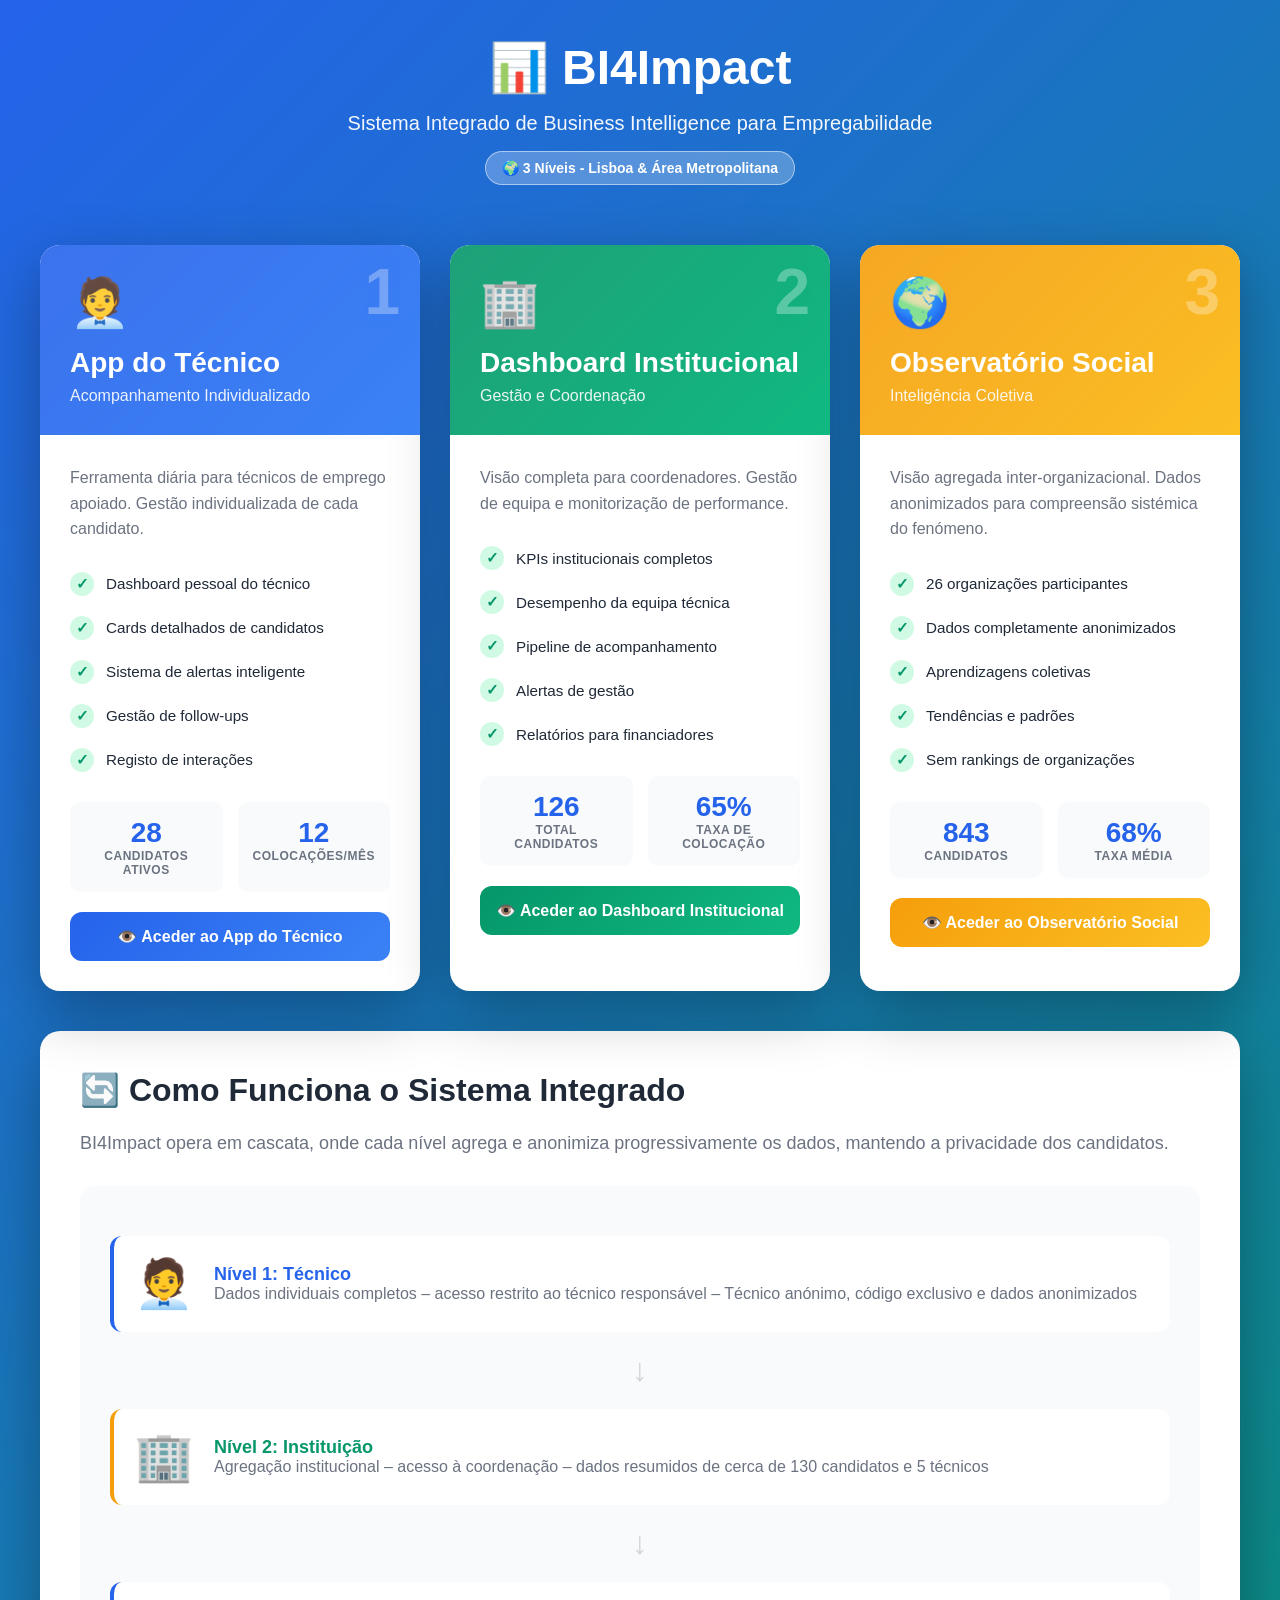
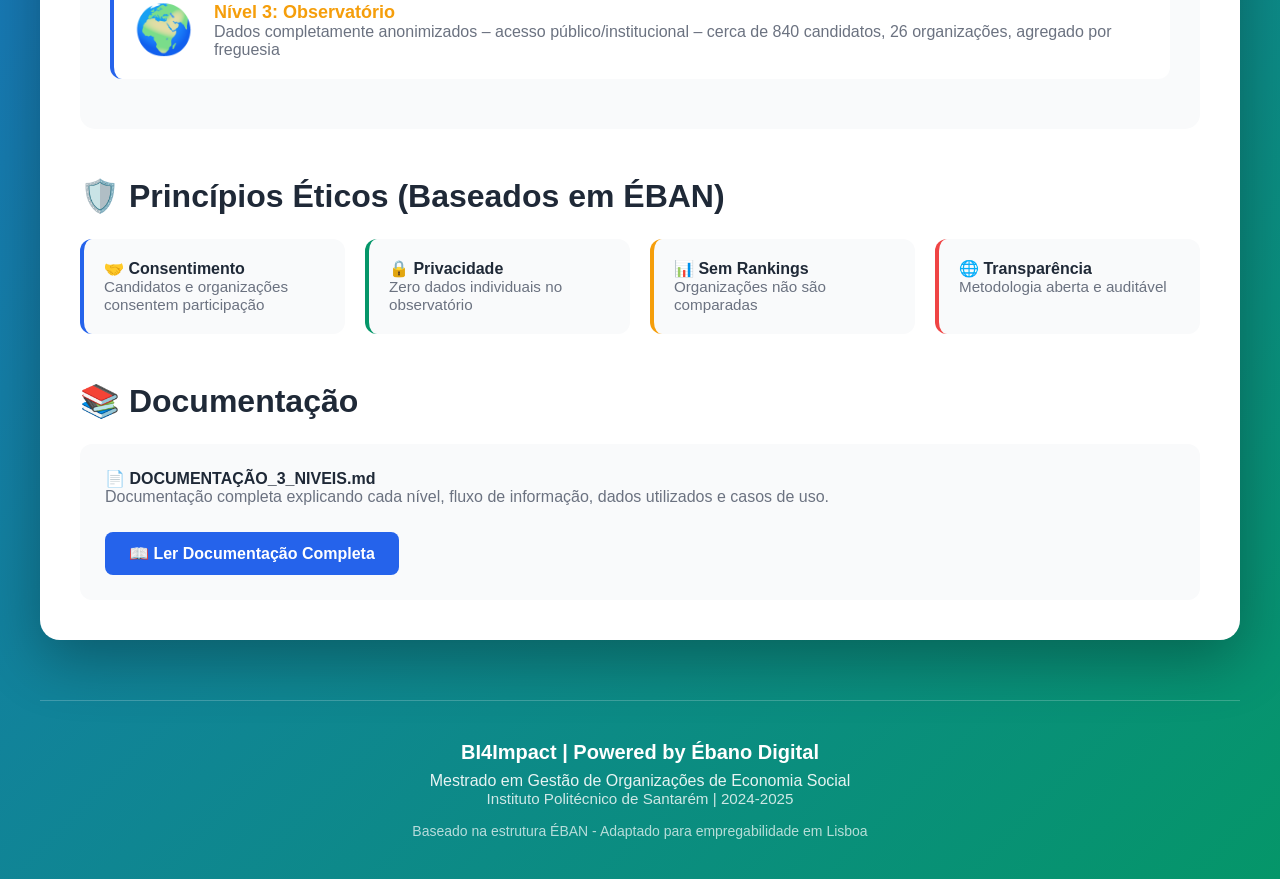
==== index.html @ f46212f5 "Update index.html" ====
<!DOCTYPE html><html lang="pt"> <head> <meta charset="UTF-8" /> <meta name="viewport" content="width=device-width, initial-scale=1" /> <title>BI4Impact - Sistema Integrado de 3 Níveis</title> <style> * { margin: 0; padding: 0; box-sizing: border-box; } body { font-family: 'Inter', -apple-system, BlinkMacSystemFont, 'Segoe UI', sans-serif; background: linear-gradient(135deg, #2563EB 0%, #059669 100%); min-height: 100vh; padding: 40px 20px; color: #1F2937; } .container { max-width: 1200px; margin: 0 auto; } .header { text-align: center; color: white; margin-bottom: 60px; } .header h1 { font-size: 3rem; margin-bottom: 1rem; font-weight: 800; } .header p { font-size: 1.25rem; opacity: 0.95; } .badge { display: inline-block; background: rgba(255, 255, 255, 0.25); padding: 0.5rem 1rem; border-radius: 20px; font-size: 0.875rem; font-weight: 600; margin-top: 1rem; border: 1.5px solid rgba(255, 255, 255, 0.5); } .levels-grid { display: grid; grid-template-columns: repeat(auto-fit, minmax(350px, 1fr)); gap: 30px; margin-bottom: 40px; } .level-card { background: white; border-radius: 20px; overflow: hidden; box-shadow: 0 20px 60px rgba(0, 0, 0, 0.3); transition: all 0.4s ease; cursor: pointer; } .level-card:hover { transform: translateY(-8px); box-shadow: 0 30px 80px rgba(0, 0, 0, 0.4); } .level-header { padding: 30px; color: white; position: relative; overflow: hidden; } .level-header::before { content: ''; position: absolute; top: 0; left: 0; right: 0; bottom: 0; background: linear-gradient(135deg, rgba(255, 255, 255, 0.1), rgba(255, 255, 255, 0)); pointer-events: none; } .level-1 .level-header { background: linear-gradient(135deg, #2563EB, #3B82F6); } .level-2 .level-header { background: linear-gradient(135deg, #059669, #10B981); } .level-3 .level-header { background: linear-gradient(135deg, #F59E0B, #FBBF24); } .level-number { font-size: 4rem; font-weight: 900; opacity: 0.3; position: absolute; top: 10px; right: 20px; } .level-icon { font-size: 3rem; margin-bottom: 1rem; } .level-title { font-size: 1.75rem; font-weight: 800; margin-bottom: 0.5rem; position: relative; z-index: 1; } .level-subtitle { font-size: 1rem; opacity: 0.9; position: relative; z-index: 1; } .level-body { padding: 30px; } .level-description { color: #6B7280; line-height: 1.6; margin-bottom: 20px; } .features-list { list-style: none; margin: 20px 0; } .features-list li { padding: 10px 0; display: flex; align-items: center; gap: 12px; color: #1F2937; font-size: 0.95rem; } .features-list li::before { content: '✓'; display: flex; align-items: center; justify-content: center; width: 24px; height: 24px; background: #D1FAE5; color: #059669; border-radius: 50%; font-weight: 800; flex-shrink: 0; } .metrics { display: grid; grid-template-columns: repeat(2, 1fr); gap: 15px; margin: 20px 0; } .metric-box { background: #F9FAFB; padding: 15px; border-radius: 10px; text-align: center; } .metric-value { font-size: 1.75rem; font-weight: 800; color: #2563EB; } .metric-label { font-size: 0.75rem; color: #6B7280; text-transform: uppercase; letter-spacing: 0.5px; font-weight: 600; } .btn-access { display: block; width: 100%; padding: 15px; background: linear-gradient(135deg, #2563EB, #3B82F6); color: white; text-align: center; text-decoration: none; border-radius: 12px; font-weight: 700; font-size: 1rem; transition: all 0.3s ease; margin-top: 20px; } .level-1 .btn-access { background: linear-gradient(135deg, #2563EB, #3B82F6); } .level-2 .btn-access { background: linear-gradient(135deg, #059669, #10B981); } .level-3 .btn-access { background: linear-gradient(135deg, #F59E0B, #FBBF24); } .btn-access:hover { transform: translateY(-2px); box-shadow: 0 10px 30px rgba(0, 0, 0, 0.2); } .info-section { background: white; border-radius: 20px; padding: 40px; box-shadow: 0 20px 60px rgba(0, 0, 0, 0.3); margin-top: 40px; } .info-section h2 { font-size: 2rem; margin-bottom: 1.5rem; color: #1F2937; } .flow-diagram { background: #F9FAFB; padding: 30px; border-radius: 15px; margin: 30px 0; } .flow-step { display: flex; align-items: center; gap: 20px; margin: 20px 0; padding: 20px; background: white; border-radius: 12px; border-left: 4px solid #2563EB; } .flow-step:nth-child(2) { border-left-color: #059669; } .flow-step:nth-child(3) { border-left-color: #F59E0B; } .arrow { font-size: 2rem; color: #D1D5DB; margin: 10px 0; text-align: center; } .footer { text-align: center; color: white; margin-top: 60px; padding-top: 40px; border-top: 1px solid rgba(255, 255, 255, 0.2); } @media (max-width: 768px) { .header h1 { font-size: 2rem; } .levels-grid { grid-template-columns: 1fr; } .metrics { grid-template-columns: 1fr; } } </style> </head> <body> <div class="container"> <header class="header"> <h1>📊 BI4Impact</h1> <p>Sistema Integrado de Business Intelligence para Empregabilidade</p> <span class="badge">🌍 3 Níveis - Lisboa & Área Metropolitana</span> </header><div class="levels-grid">
    <!-- Nível 1 -->
    <div class="level-card level-1">
  <div class="level-header">
    <div class="level-number">1</div>
    <div class="level-icon">🧑‍💼</div>
    <h2 class="level-title">App do Técnico</h2>
    <p class="level-subtitle">Acompanhamento Individualizado</p>
  </div>
  <div class="level-body">
    <p class="level-description">
                Ferramenta diária para técnicos de emprego apoiado. Gestão individualizada de cada candidato.
            </p>
            <ul class="features-list">
                <li>Dashboard pessoal do técnico</li>
                <li>Cards detalhados de candidatos</li>
                <li>Sistema de alertas inteligente</li>
                <li>Gestão de follow-ups</li>
                <li>Registo de interações</li>
            </ul>
            <div class="metrics">
                <div class="metric-box">
                    <div class="metric-value">28</div>
                    <div class="metric-label">Candidatos Ativos</div>
                </div>
                <div class="metric-box">
                    <div class="metric-value">12</div>
                    <div class="metric-label">Colocações/Mês</div>
                </div>
            </div>
    <a href="https://eban-prog.github.io/bi4impact/app_tecnico.html" class="btn-access" target="_blank" rel="noopener noreferrer">
      👁️ Aceder ao App do Técnico
    </a>
  </div>
</div>
    <!-- Nível 2 -->
    <div class="level-card level-2">
        <div class="level-header">
            <div class="level-number">2</div>
            <div class="level-icon">🏢</div>
            <h2 class="level-title">Dashboard Institucional</h2>
            <p class="level-subtitle">Gestão e Coordenação</p>
        </div>
        <div class="level-body">
            <p class="level-description">
                Visão completa para coordenadores. Gestão de equipa e monitorização de performance.
            </p>
            <ul class="features-list">
                <li>KPIs institucionais completos</li>
                <li>Desempenho da equipa técnica</li>
                <li>Pipeline de acompanhamento</li>
                <li>Alertas de gestão</li>
                <li>Relatórios para financiadores</li>
            </ul>
            <div class="metrics">
                <div class="metric-box">
                    <div class="metric-value">126</div>
                    <div class="metric-label">Total Candidatos</div>
                </div>
                <div class="metric-box">
                    <div class="metric-value">65%</div>
                    <div class="metric-label">Taxa de Colocação</div>
                </div>
            </div>
            <a href="https://eban-prog.github.io/bi4impact/dashboard_org.html" class="btn-access"target="_blank" rel="noopener noreferrer">
                👁️ Aceder ao Dashboard Institucional
            </a>
        </div>
    </div>
    <!-- Nível 3 -->
    <div class="level-card level-3">
        <div class="level-header">
            <div class="level-number">3</div>
            <div class="level-icon">🌍</div>
            <h2 class="level-title">Observatório Social</h2>
            <p class="level-subtitle">Inteligência Coletiva</p>
        </div>
        <div class="level-body">
            <p class="level-description">
                Visão agregada inter-organizacional. Dados anonimizados para compreensão sistémica do fenómeno.
            </p>
            <ul class="features-list">
                <li>26 organizações participantes</li>
                <li>Dados completamente anonimizados</li>
                <li>Aprendizagens coletivas</li>
                <li>Tendências e padrões</li>
                <li>Sem rankings de organizações</li>
            </ul>
            <div class="metrics">
                <div class="metric-box">
                    <div class="metric-value">843</div>
                    <div class="metric-label">Candidatos</div>
                </div>
                <div class="metric-box">
                    <div class="metric-value">68%</div>
                    <div class="metric-label">Taxa Média</div>
                </div>
            </div>
            <a href="https://eban-prog.github.io/bi4impact/observatório.html" class="btn-access"target="_blank" rel="noopener noreferrer">
                👁️ Aceder ao Observatório Social
            </a>
        </div>
    </div>
</div>

<div class="info-section">
    <h2>🔄 Como Funciona o Sistema Integrado</h2>
    <p style="color: #6B7280; font-size: 1.125rem; margin-bottom: 2rem;">
        BI4Impact opera em cascata, onde cada nível agrega e anonimiza progressivamente os dados, mantendo a privacidade dos candidatos.
    </p>
    <div class="flow-diagram">
        <div class="flow-step">
            <div style="font-size: 3rem;">🧑‍💼</div>
            <div style="flex: 1;">
                <strong style="font-size: 1.125rem; color: #2563EB;">Nível 1: Técnico</strong><br>
                <span style="color: #6B7280;">
                    Dados individuais completos – acesso restrito ao técnico responsável – Técnico anónimo, código exclusivo e dados anonimizados
                </span>
            </div>
        </div>
        <div class="arrow">↓</div>
        <div class="flow-step">
            <div style="font-size: 3rem;">🏢</div>
            <div style="flex: 1;">
                <strong style="font-size: 1.125rem; color: #059669;">Nível 2: Instituição</strong><br>
                <span style="color: #6B7280;">
                    Agregação institucional – acesso à coordenação – dados resumidos de cerca de 130 candidatos e 5 técnicos
                </span>
            </div>
        </div>
        <div class="arrow">↓</div>
        <div class="flow-step">
            <div style="font-size: 3rem;">🌍</div>
            <div style="flex: 1;">
                <strong style="font-size: 1.125rem; color: #F59E0B;">Nível 3: Observatório</strong><br>
                <span style="color: #6B7280;">
                    Dados completamente anonimizados – acesso público/institucional – cerca de 840 candidatos, 26 organizações, agregado por freguesia
                </span>
            </div>
        </div>
    </div>
    <h2 style="margin-top: 3rem;">🛡️ Princípios Éticos (Baseados em ÉBAN)</h2>
    <div style="display: grid; grid-template-columns: repeat(auto-fit, minmax(250px, 1fr)); gap: 20px; margin-top: 1.5rem;">
        <div style="background: #F9FAFB; padding: 20px; border-radius: 12px; border-left: 4px solid #2563EB;">
            <strong style="color: #1F2937;">🤝 Consentimento</strong><br>
            <span style="color: #6B7280; font-size: 0.95rem;">Candidatos e organizações consentem participação</span>
        </div>
        <div style="background: #F9FAFB; padding: 20px; border-radius: 12px; border-left: 4px solid #059669;">
            <strong style="color: #1F2937;">🔒 Privacidade</strong><br>
            <span style="color: #6B7280; font-size: 0.95rem;">Zero dados individuais no observatório</span>
        </div>
        <div style="background: #F9FAFB; padding: 20px; border-radius: 12px; border-left: 4px solid #F59E0B;">
            <strong style="color: #1F2937;">📊 Sem Rankings</strong><br>
            <span style="color: #6B7280; font-size: 0.95rem;">Organizações não são comparadas</span>
        </div>
        <div style="background: #F9FAFB; padding: 20px; border-radius: 12px; border-left: 4px solid #EF4444;">
            <strong style="color: #1F2937;">🌐 Transparência</strong><br>
            <span style="color: #6B7280; font-size: 0.95rem;">Metodologia aberta e auditável</span>
        </div>
    </div>
    <h2 style="margin-top: 3rem;">📚 Documentação</h2>
    <div style="background: #F9FAFB; padding: 25px; border-radius: 12px; margin-top: 1.5rem;">
        <p style="color: #6B7280; margin-bottom: 1rem;">
            <strong style="color: #1F2937;">📄 DOCUMENTAÇÃO_3_NIVEIS.md</strong><br />
            Documentação completa explicando cada nível, fluxo de informação, dados utilizados e casos de uso.
        </p>
        <a href="DOCUMENTACAO_3_NIVEIS.md" style="display: inline-block; padding: 12px 24px; background: #2563EB; color: white; text-decoration: none; border-radius: 8px; font-weight: 600; margin-top: 10px;">
            📖 Ler Documentação Completa
        </a>
    </div>
</div>
<footer class="footer">
    <p style="font-size: 1.25rem; font-weight: 700; margin-bottom: 0.5rem;">
        BI4Impact | Powered by Ébano Digital
    </p>
    <p style="opacity: 0.9;">Mestrado em Gestão de Organizações de Economia Social</p>
    <p style="opacity: 0.8; font-size: 0.95rem;">
        Instituto Politécnico de Santarém | 2024-2025
    </p>
    <p style="opacity: 0.7; font-size: 0.875rem; margin-top: 1rem;">
        Baseado na estrutura ÉBAN -  Adaptado para empregabilidade em Lisboa
    </p>
</footer>
</div> </body> </html>
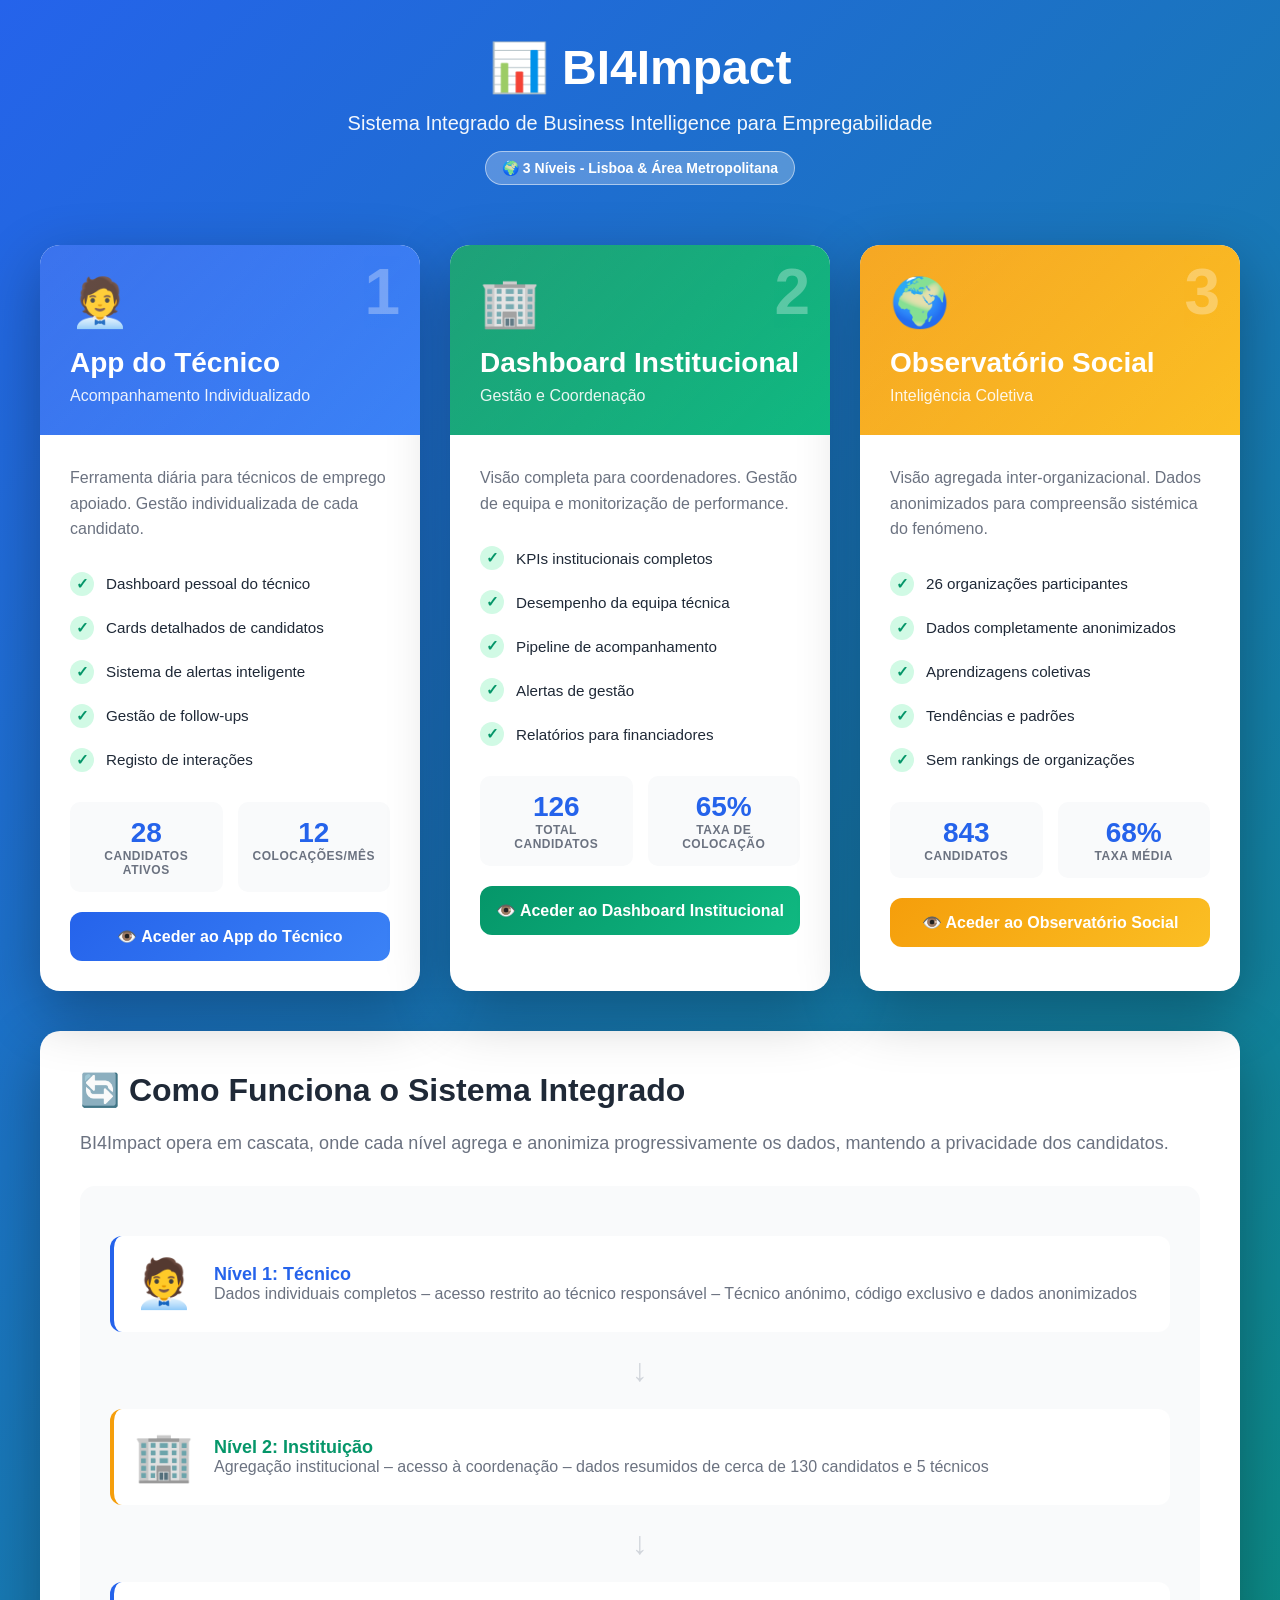
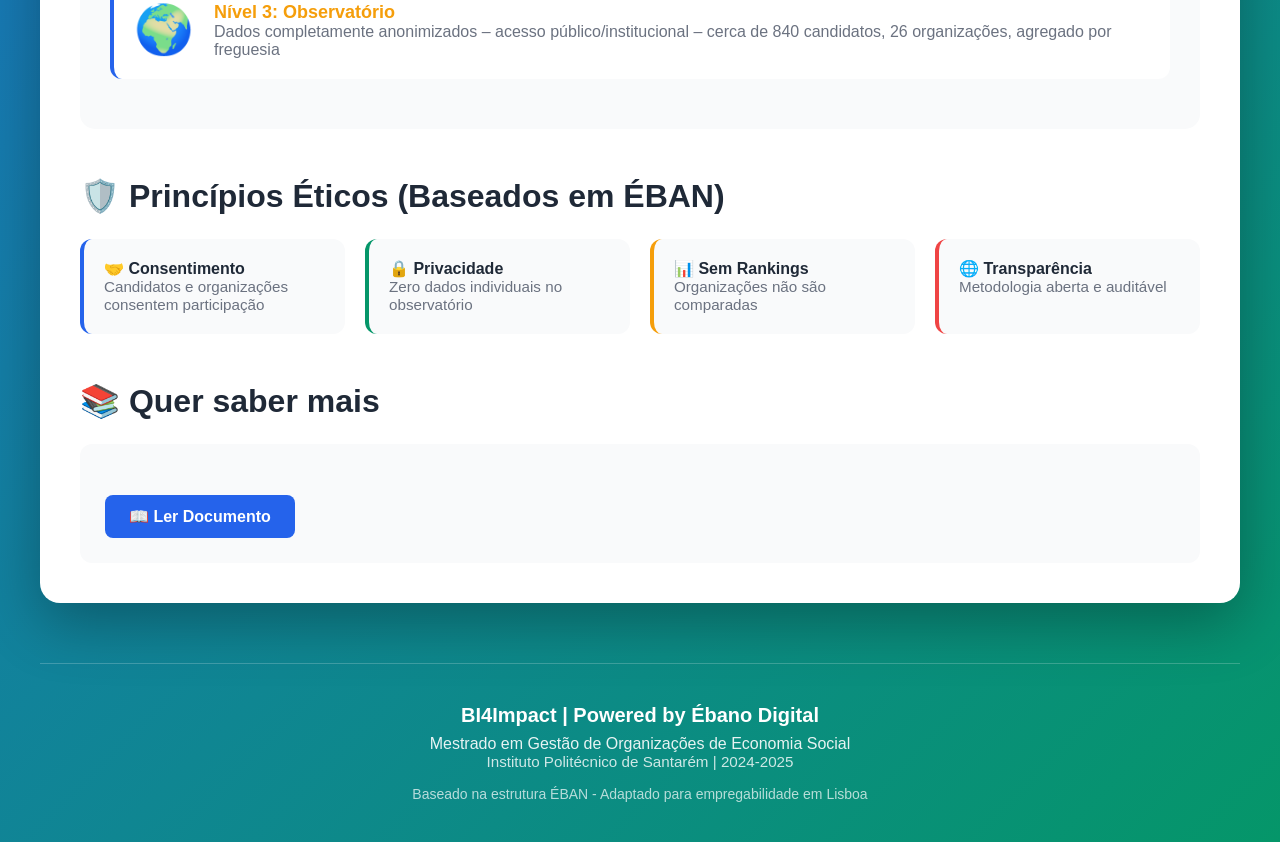
==== commit 63fa4b92: "Update index.html" ====
--- a/index.html
+++ b/index.html
@@ -158,14 +158,12 @@
             <span style="color: #6B7280; font-size: 0.95rem;">Metodologia aberta e auditável</span>
         </div>
     </div>
-    <h2 style="margin-top: 3rem;">📚 Documentação</h2>
+    <h2 style="margin-top: 3rem;">📚 Quer saber mais</h2>
     <div style="background: #F9FAFB; padding: 25px; border-radius: 12px; margin-top: 1.5rem;">
         <p style="color: #6B7280; margin-bottom: 1rem;">
-            <strong style="color: #1F2937;">📄 DOCUMENTAÇÃO_3_NIVEIS.md</strong><br />
-            Documentação completa explicando cada nível, fluxo de informação, dados utilizados e casos de uso.
         </p>
-        <a href="DOCUMENTACAO_3_NIVEIS.md" style="display: inline-block; padding: 12px 24px; background: #2563EB; color: white; text-decoration: none; border-radius: 8px; font-weight: 600; margin-top: 10px;">
-            📖 Ler Documentação Completa
+        <a href="https://eban-prog.github.io/bi4impact/Documentacao3niveis.md" style="display: inline-block; padding: 12px 24px; background: #2563EB; color: white; text-decoration: none; border-radius: 8px; font-weight: 600; margin-top: 10px;">
+            📖 Ler Documento
         </a>
     </div>
 </div>
@@ -187,3 +185,6 @@
 
 
 
+
+
+
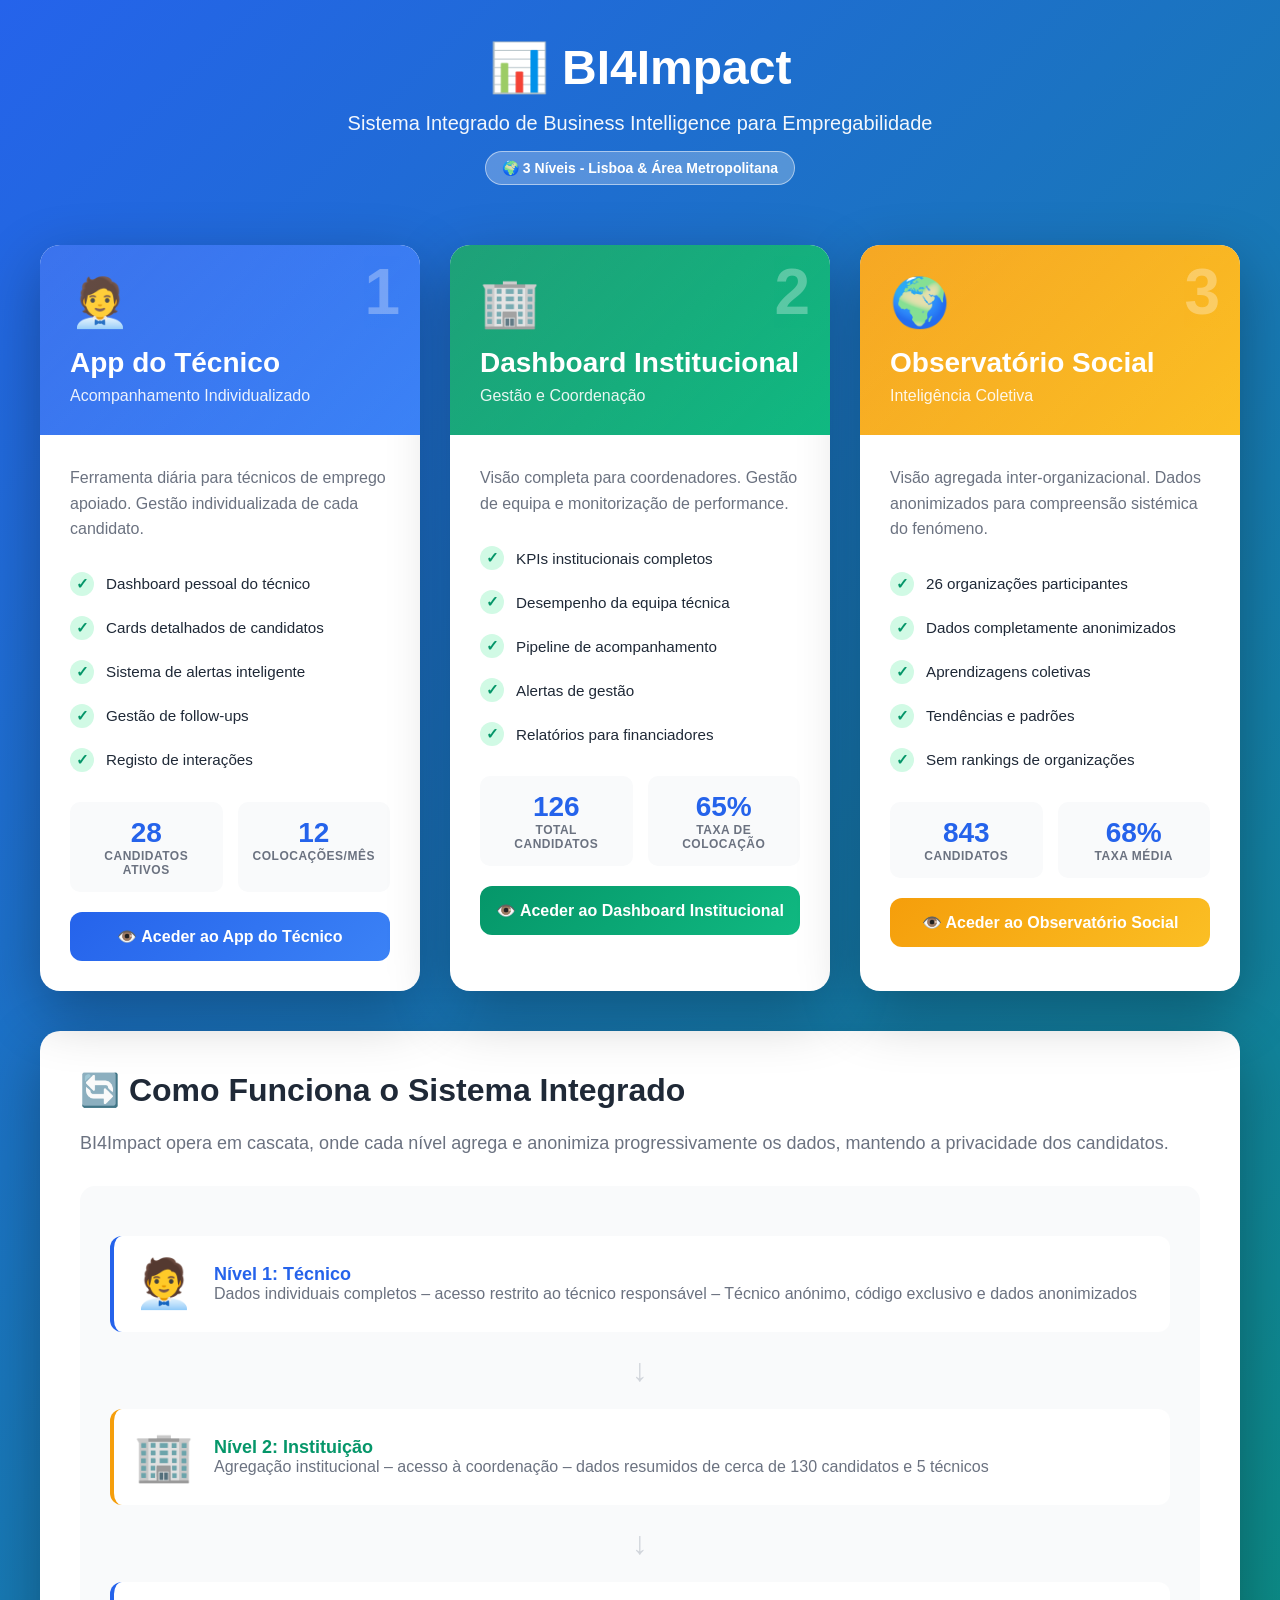
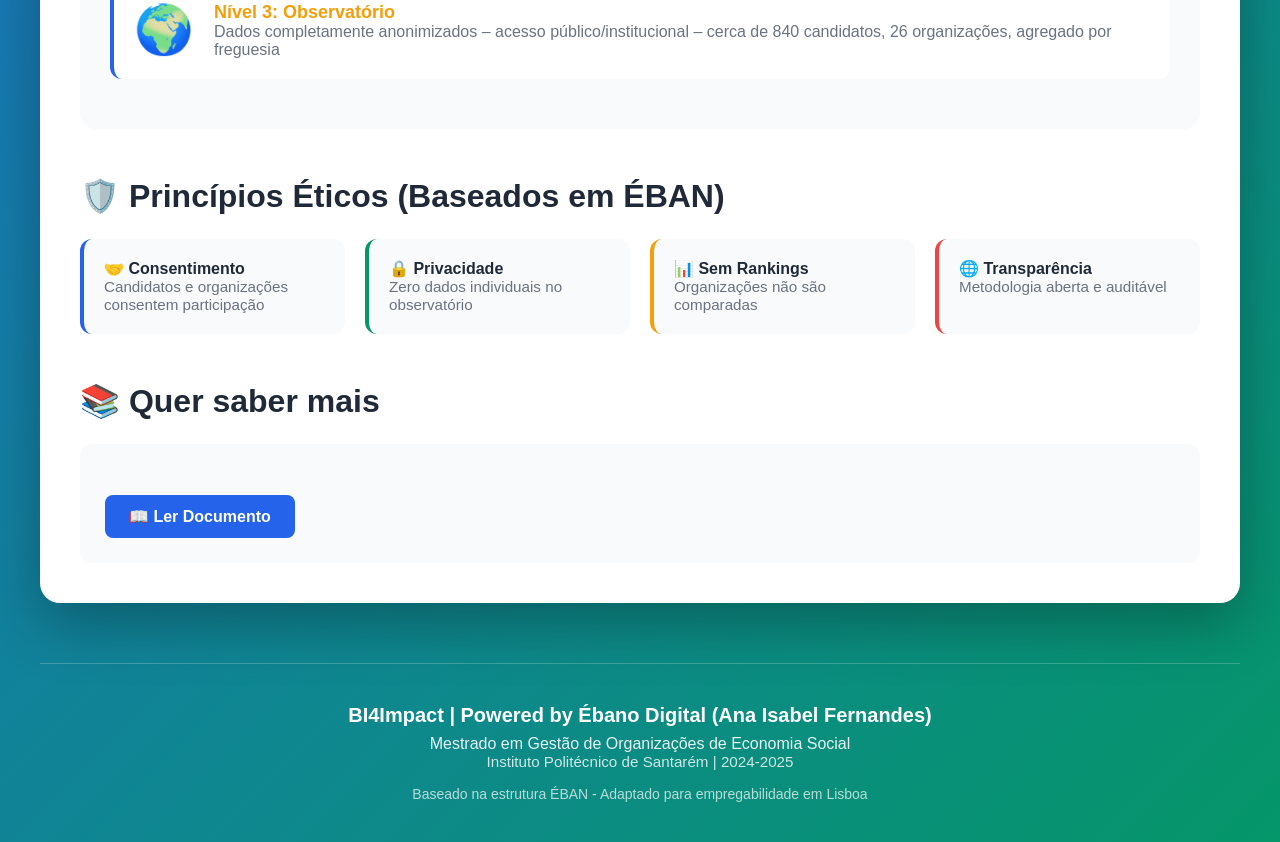
==== commit 923a9884: "Update index.html" ====
--- a/index.html
+++ b/index.html
@@ -162,14 +162,14 @@
     <div style="background: #F9FAFB; padding: 25px; border-radius: 12px; margin-top: 1.5rem;">
         <p style="color: #6B7280; margin-bottom: 1rem;">
         </p>
-        <a href="https://eban-prog.github.io/bi4impact/Documentacao3niveis.md" style="display: inline-block; padding: 12px 24px; background: #2563EB; color: white; text-decoration: none; border-radius: 8px; font-weight: 600; margin-top: 10px;">
+        <a href="https://eban-prog.github.io/bi4impact/Documentacao3niveis.md" style="display: inline-block; padding: 12px 24px; background: #2563EB; color: white; text-decoration: none; border-radius: 8px; font-weight: 600; margin-top: 10px; rel="noopener noreferrer"">
             📖 Ler Documento
         </a>
     </div>
 </div>
 <footer class="footer">
     <p style="font-size: 1.25rem; font-weight: 700; margin-bottom: 0.5rem;">
-        BI4Impact | Powered by Ébano Digital
+        BI4Impact | Powered by Ébano Digital (Ana Isabel Fernandes)
     </p>
     <p style="opacity: 0.9;">Mestrado em Gestão de Organizações de Economia Social</p>
     <p style="opacity: 0.8; font-size: 0.95rem;">
@@ -188,3 +188,5 @@
 
 
 
+
+
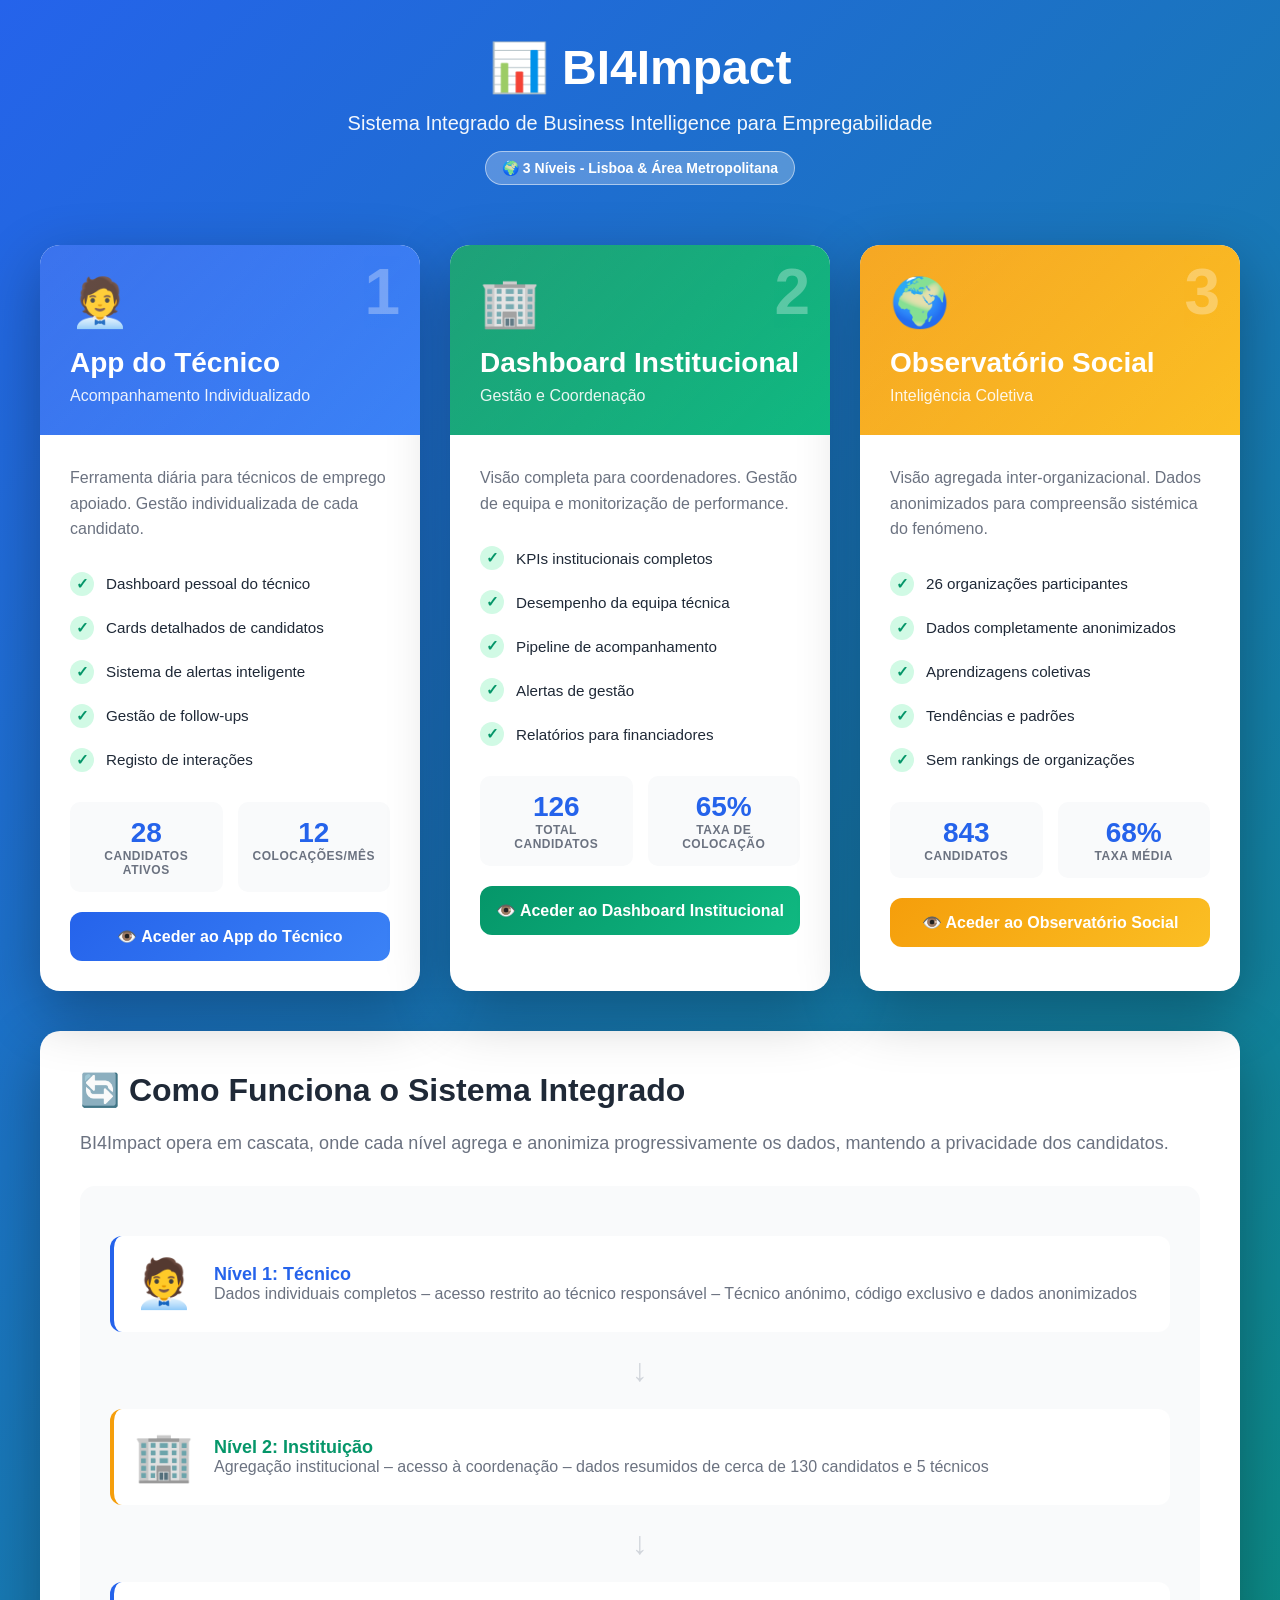
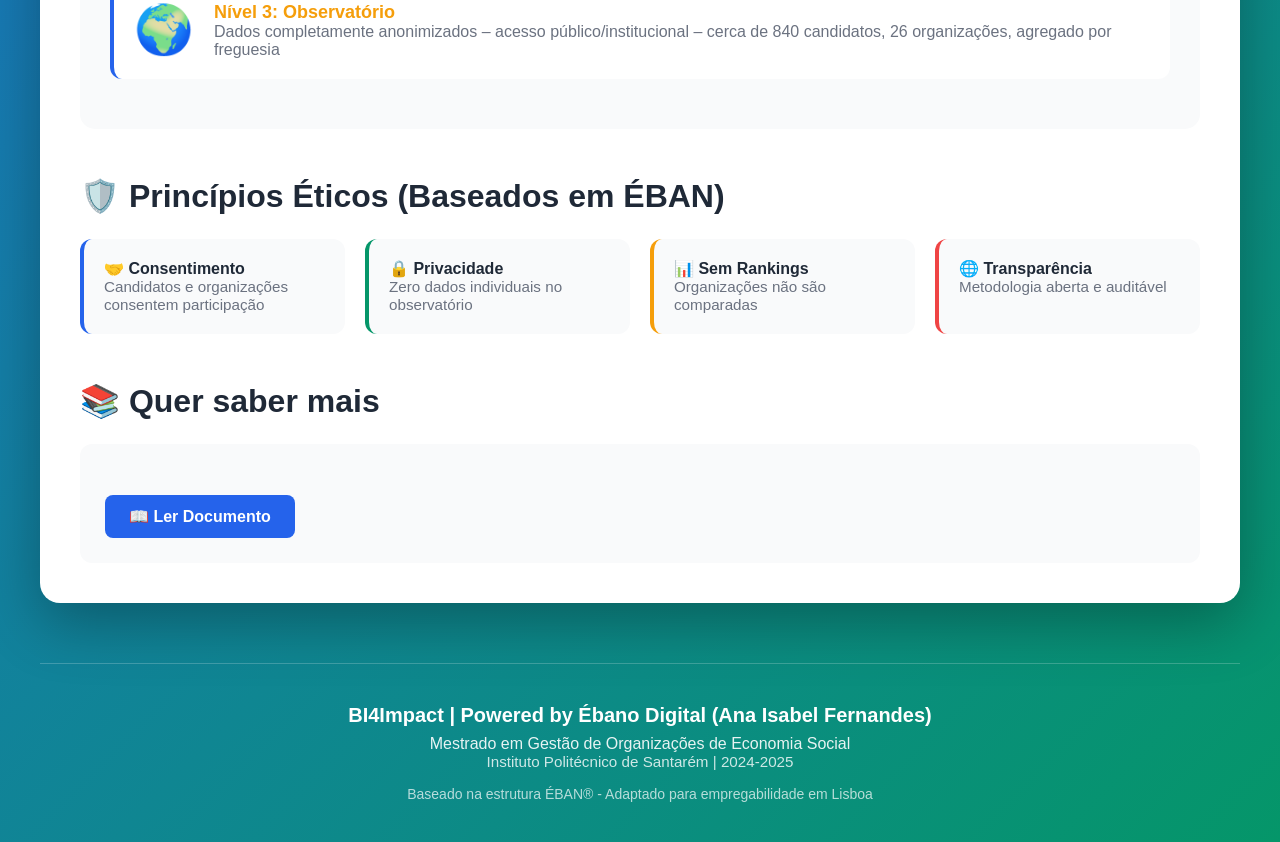
==== commit 96b2acc3: "Update index.html" ====
--- a/index.html
+++ b/index.html
@@ -176,7 +176,7 @@
         Instituto Politécnico de Santarém | 2024-2025
     </p>
     <p style="opacity: 0.7; font-size: 0.875rem; margin-top: 1rem;">
-        Baseado na estrutura ÉBAN -  Adaptado para empregabilidade em Lisboa
+        Baseado na estrutura ÉBAN® -  Adaptado para empregabilidade em Lisboa
     </p>
 </footer>
 </div> </body> </html>
@@ -190,3 +190,4 @@
 
 
 
+
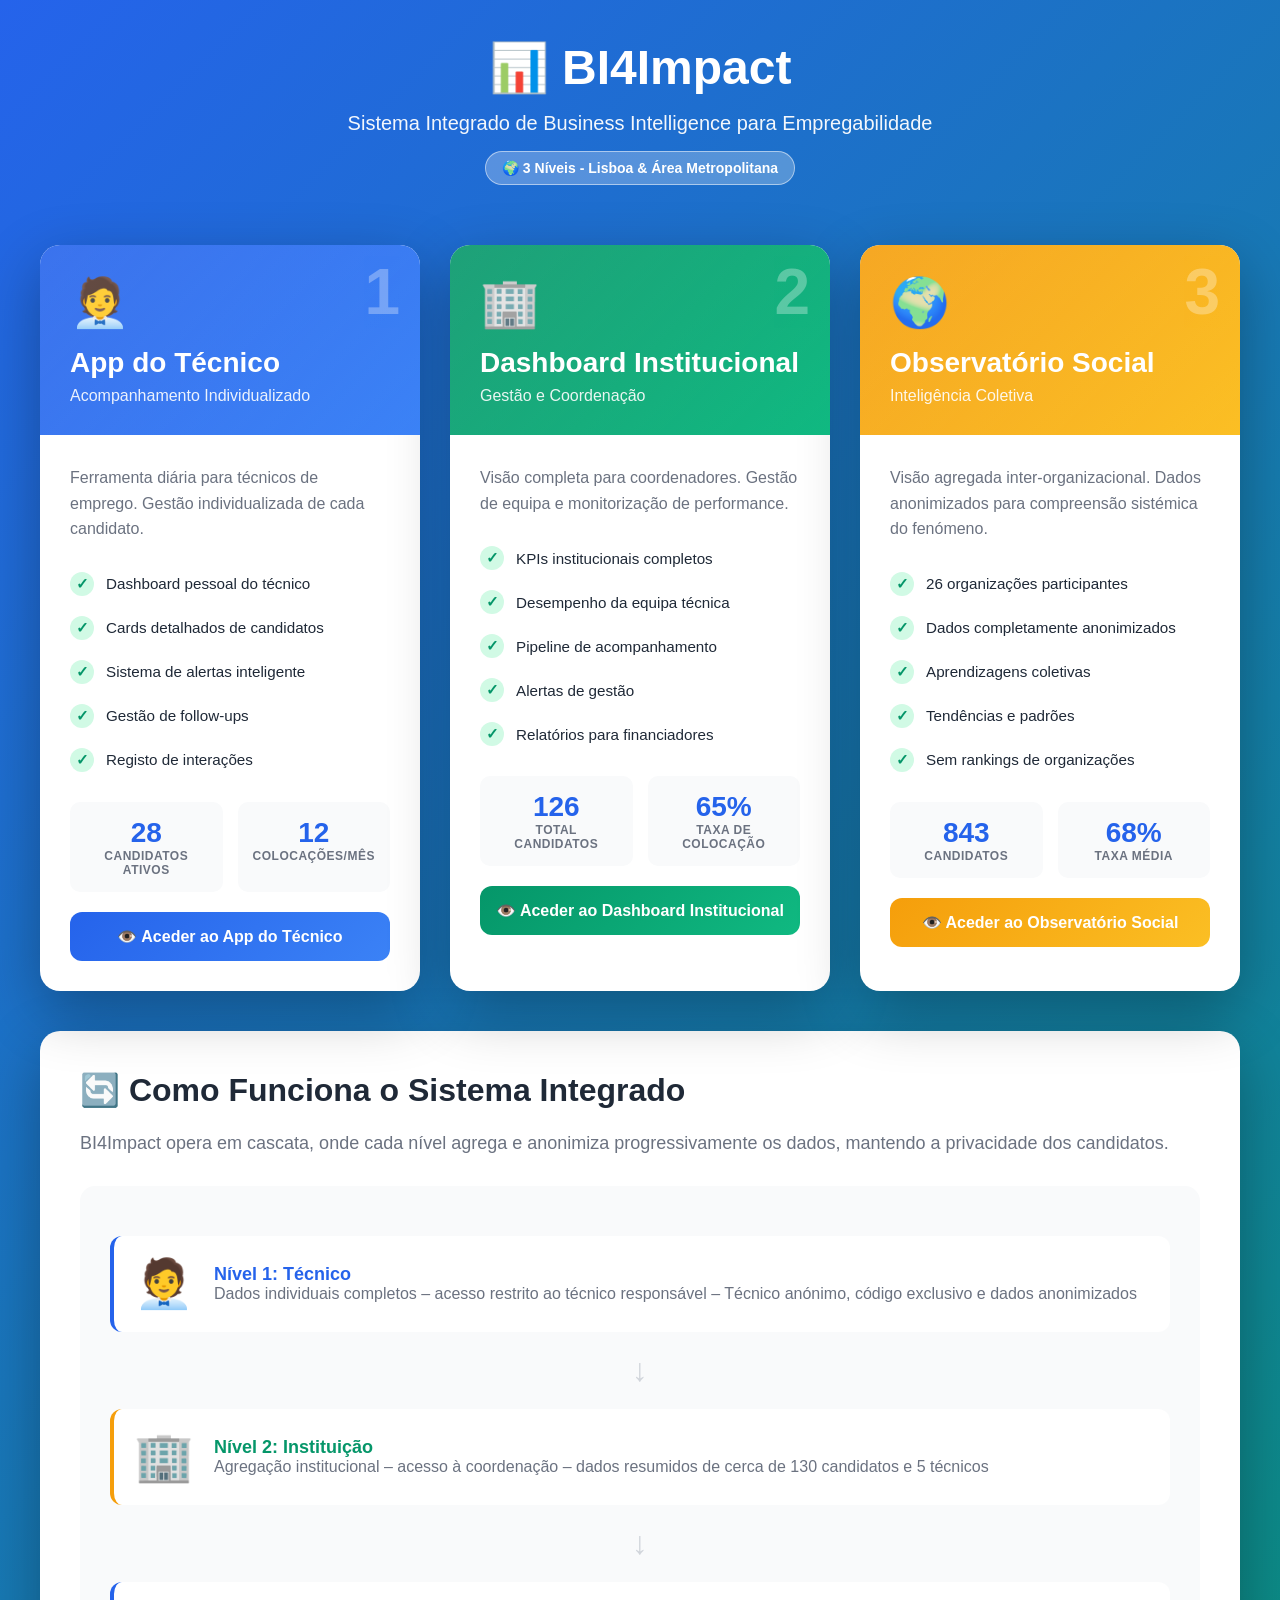
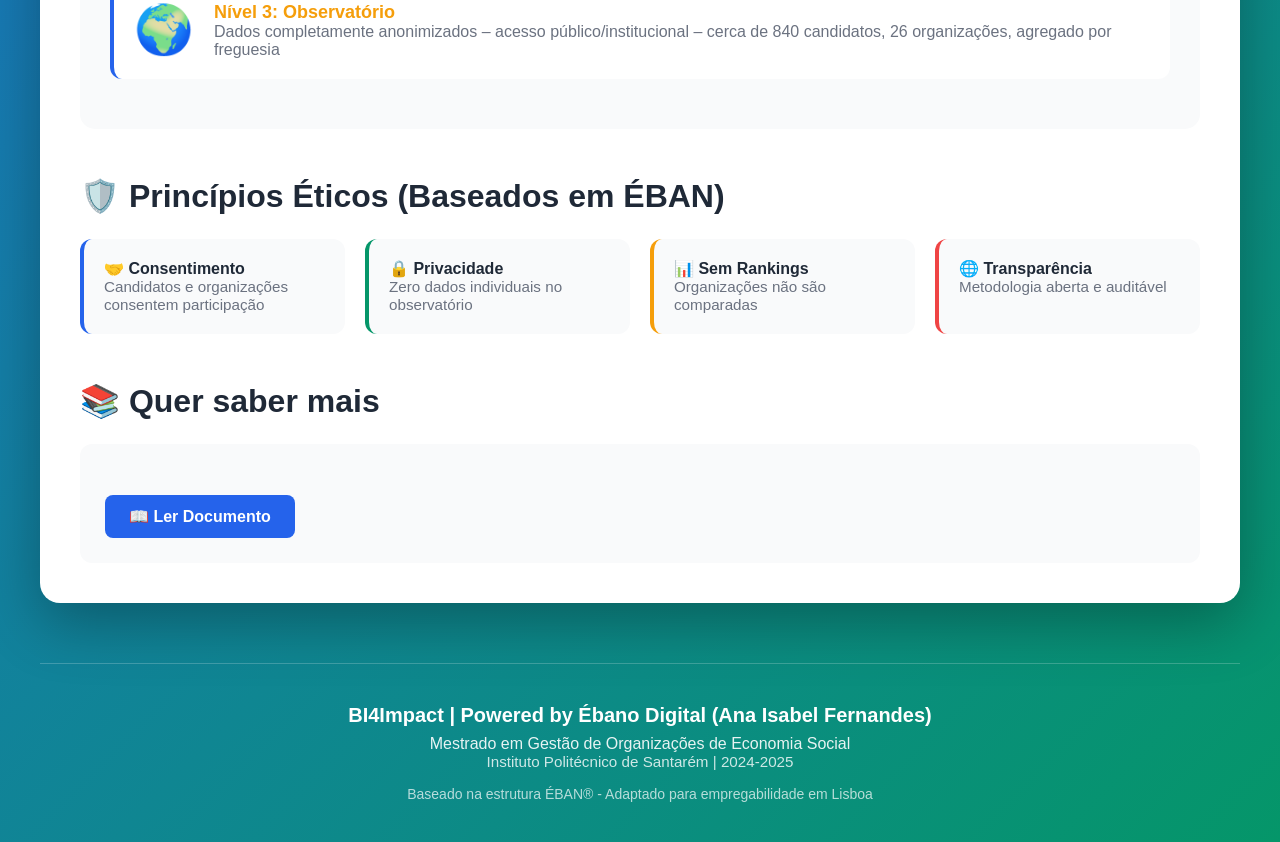
==== commit b3f66d12: "Update index.html A pedido da APEA." ====
--- a/index.html
+++ b/index.html
@@ -9,7 +9,7 @@
   </div>
   <div class="level-body">
     <p class="level-description">
-                Ferramenta diária para técnicos de emprego apoiado. Gestão individualizada de cada candidato.
+                Ferramenta diária para técnicos de emprego. Gestão individualizada de cada candidato.
             </p>
             <ul class="features-list">
                 <li>Dashboard pessoal do técnico</li>
@@ -191,3 +191,4 @@
 
 
 
+
